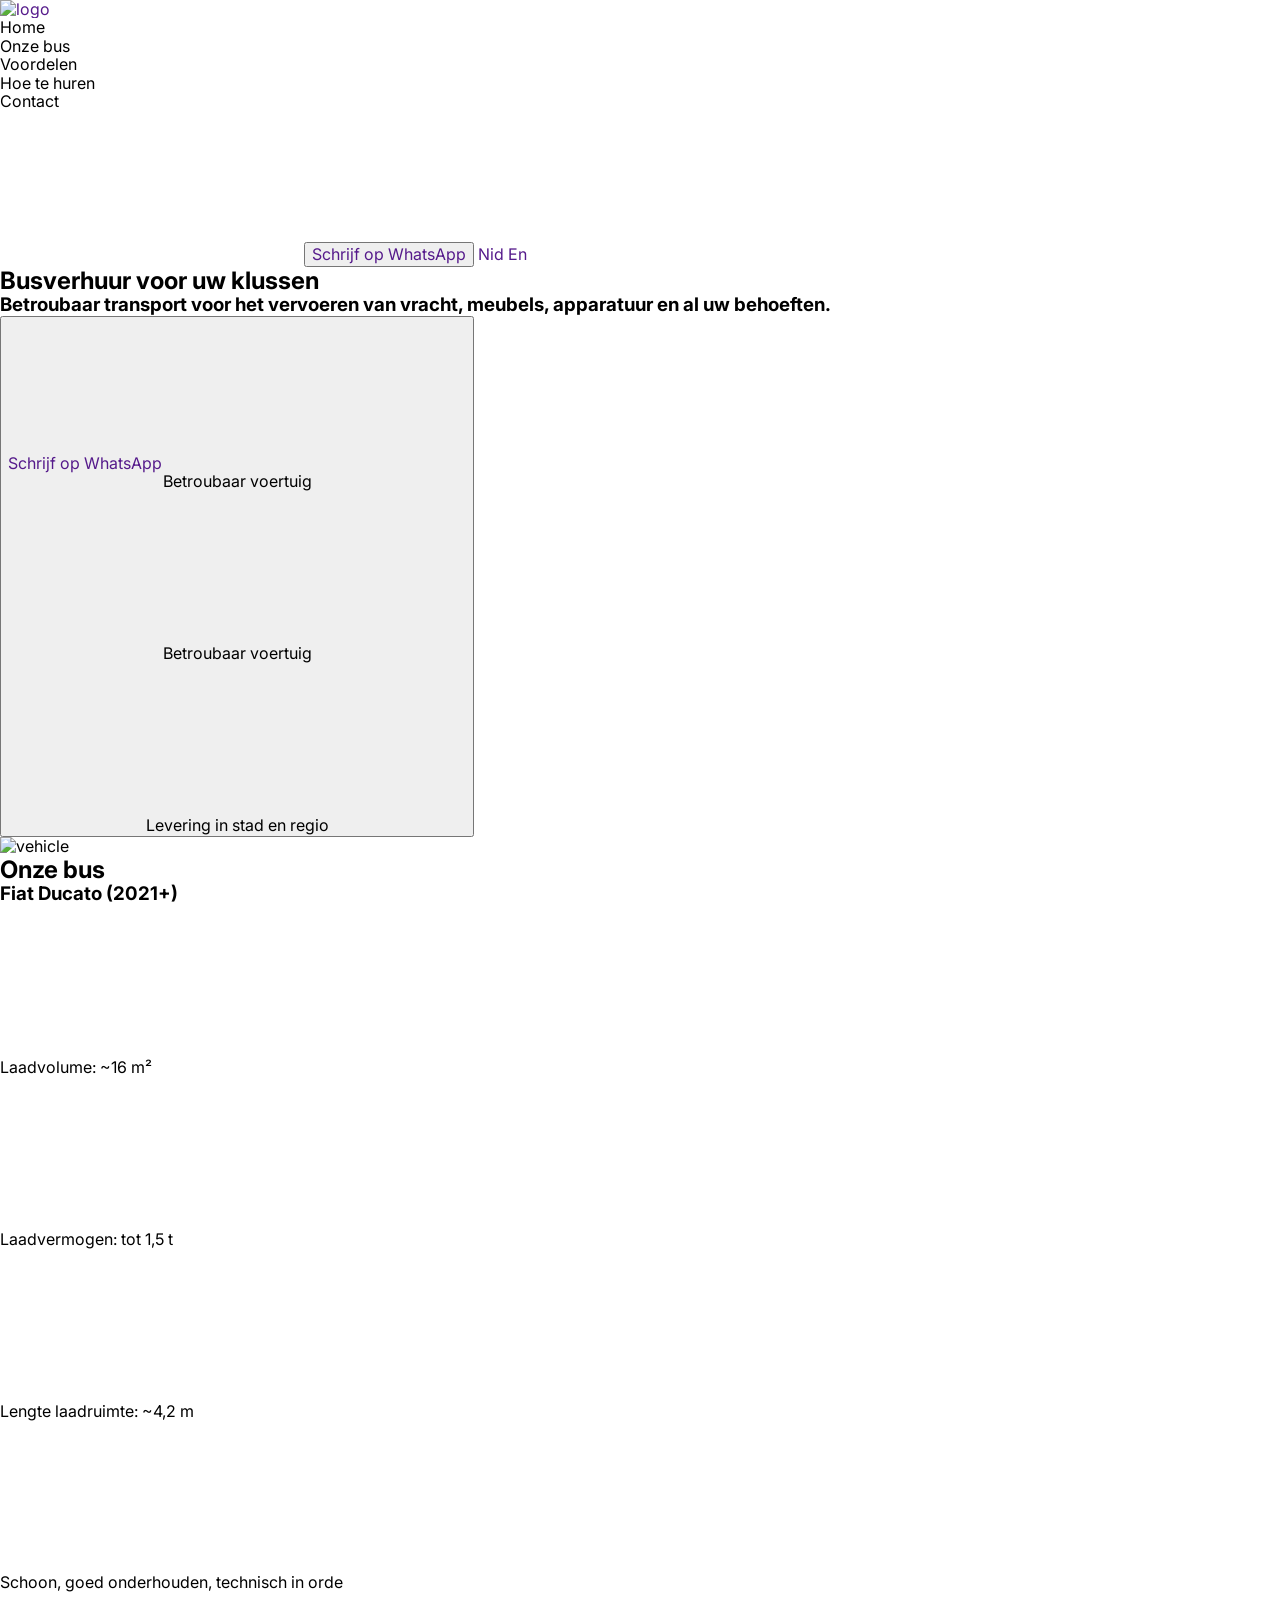
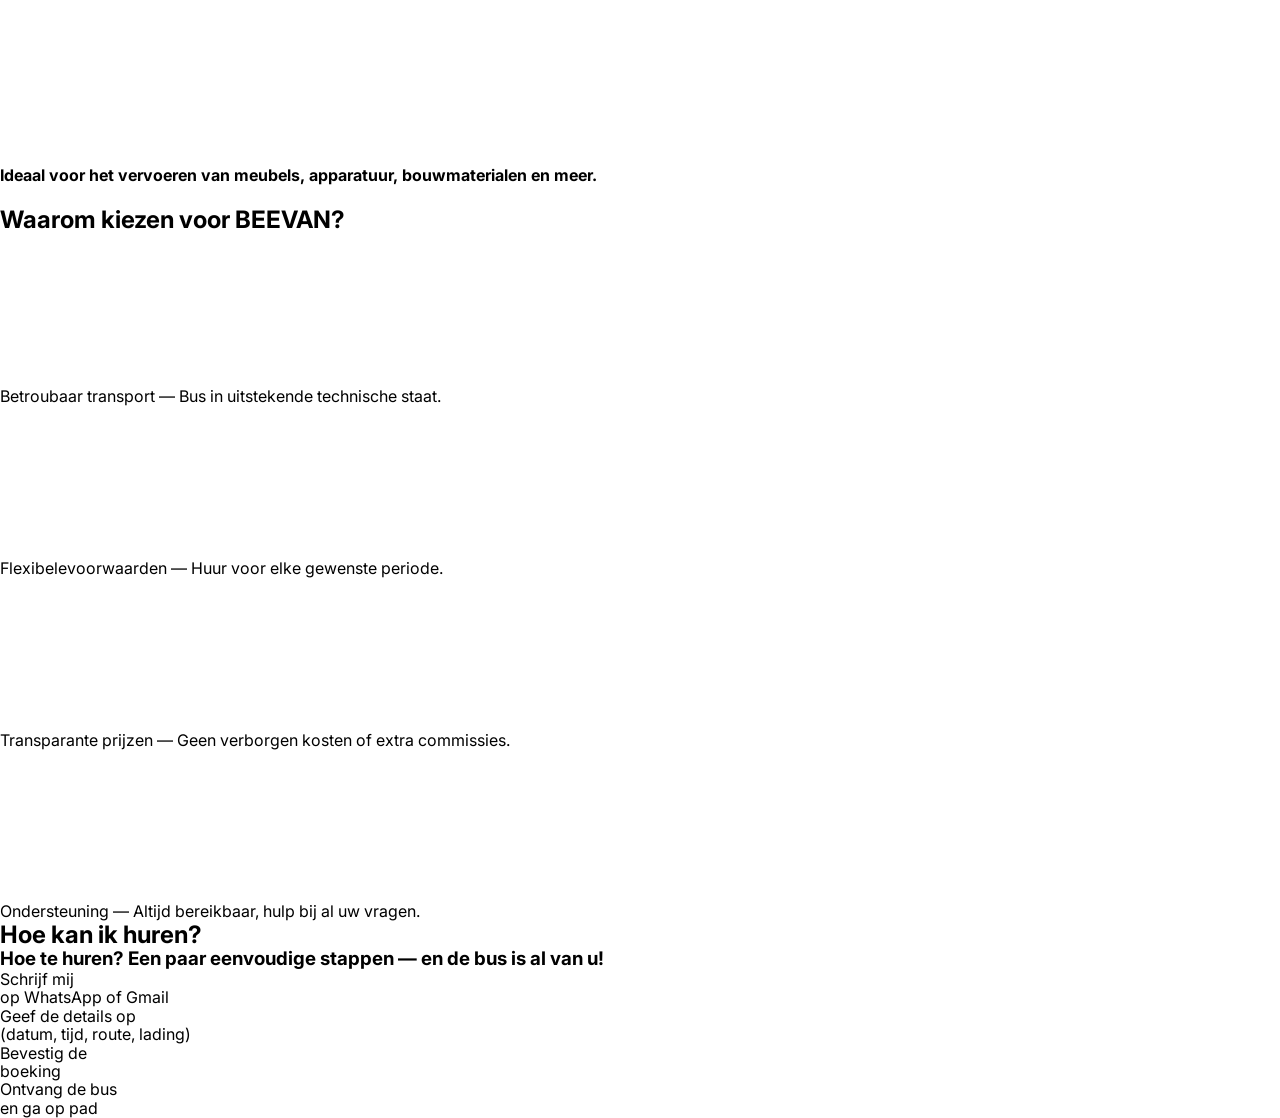
==== index.html @ 958124c7 "1" ====
<!DOCTYPE html>
<html lang="en">

<head>
    <meta charset="UTF-8">
    <meta name="viewport" content="width=device-width, initial-scale=1.0">
    <title>BEEVAN</title>
    <link rel="preconnect" href="https://fonts.googleapis.com">
    <link rel="preconnect" href="https://fonts.gstatic.com" crossorigin>
    <link
        href="https://fonts.googleapis.com/css2?family=Inter:ital,opsz,wght@0,14..32,100..900;1,14..32,100..900&display=swap"
        rel="stylesheet">
    <link rel="stylesheet" href="https://cdnjs.cloudflare.com/ajax/libs/modern-normalize/3.0.1/modern-normalize.min.css"
        integrity="sha512-q6WgHqiHlKyOqslT/lgBgodhd03Wp4BEqKeW6nNtlOY4quzyG3VoQKFrieaCeSnuVseNKRGpGeDU3qPmabCANg=="
        crossorigin="anonymous" referrerpolicy="no-referrer">
    <link rel="stylesheet" href="./style/main.min.css">
</head>

<body>
    <!-- header -->
    <section class="header">
        <a class="header__link" href="">
            <img class="header__logo" src="" alt="logo">
        </a>
        <nav class="header__nav">
            <ul class="header__list">
                <li class="header__item">Home</li>
                <li class="header__item">Onze bus</li>
                <li class="header__item">Voordelen</li>
                <li class="header__item">Hoe te huren</li>
                <li class="header__item">Contact</li>
            </ul>
        </nav>
        <svg class="header__svg">
            <use></use>
        </svg>
        <button type="button" class="header__butn">
            <a class="header__whatsapp" href="">Schrijf op WhatsApp</a>
        </button>
        <a class="header__nid" href="">Nid</a>
        <a class="header__eng" href="">En</a>
    </section>
    <!-- hero -->
    <section class="hero">
        <h2 class="hero__title">Busverhuur voor uw klussen</h2>
        <h3 class="hero__subtitle">Betroubaar transport voor het vervoeren van vracht, meubels, apparatuur en al uw
            behoeften.</h3>
        <button type="button" class="hero__butn">
            <a class="hero__whatsapp" href="">Schrijf op WhatsApp</a>
            <svg class="hero__svg">
                <use></use>
            </svg>
            <p class="hero__text">Betroubaar voertuig</p>
            <svg class="hero__svg">
                <use></use>
            </svg>
            <p class="hero__text">Betroubaar voertuig</p>
            <svg class="hero__svg">
                <use></use>
            </svg>
            <p class="hero__text">Levering in stad en regio</p>
        </button>
    </section>
    <!-- vehicle -->
    <section class="vehicle">
        <img class="vehicle__image" src="" alt="vehicle">
        <h2 class="vehicle__title">Onze bus</h2>
        <h3 class="vehicle__subtitle">Fiat Ducato (2021+)</h3>
        <ul class="vehicle__list">
            <li class="vehicle__item">
                <svg class="vehicle__svg">
                    <use></use>
                </svg>
                <p class="vehicle__text">Laadvolume: ~16 m²</p>
            </li>
            <li class="vehicle__item">
                <svg class="vehicle__svg">
                    <use></use>
                </svg>
                <p class="vehicle__text">Laadvermogen: tot 1,5 t</p>
            </li>
            <li class="vehicle__item">
                <svg class="vehicle__svg">
                    <use></use>
                </svg>
                <p class="vehicle__text">Lengte laadruimte: ~4,2 m</p>
            </li>
            <li class="vehicle__item">
                <svg class="vehicle__svg">
                    <use></use>
                </svg>
                <p class="vehicle__text">Schoon, goed onderhouden, technisch in orde</p>
            </li>
        </ul>
        <h4 class="vehicle__info">
            <svg class="vehicle__svg">
                <use></use>
            </svg>
            <p class="vehicle__subtext">Ideaal voor het vervoeren van meubels, apparatuur, bouwmaterialen en meer.</p>
        </h4>
    </section>
    <!-- benefits -->
    <section class="benefits">
        <h2 class="benefits__title">Waarom kiezen voor BEEVAN?</h2>
        <ul class="benefits__list">
            <li class="benefits__item">
                <svg class="benefits__svg">
                    <use></use>
                </svg>
                <p class="benefits__text">Betroubaar transport — Bus in uitstekende technische staat.</p>
            </li>
            <li class="benefits__item">
                <svg class="benefits__svg">
                    <use></use>
                </svg>
                <p class="benefits__text">Flexibelevoorwaarden — Huur voor elke gewenste periode.</p>
            </li>
            <li class="benefits__item">
                <svg class="benefits__svg">
                    <use></use>
                </svg>
                <p class="benefits__text">Transparante prijzen — Geen verborgen kosten of extra commissies.</p>
            </li>
            <li class="benefits__item">
                <svg class="benefits__svg">
                    <use></use>
                </svg>
                <p class="benefits__text">Ondersteuning  — Altijd bereikbaar, hulp bij al uw vragen.</p>
            </li>
        </ul>
    </section>
    <!-- process -->
    <section class="process">
        <h2 class="process__title">Hoe kan ik huren?</h2>
        <h3 class="process__subtitle">Hoe te huren? Een paar eenvoudige stappen — en de bus is al van u!</h3>
        <ul class="process__list">
            <li class="process__item">
                <p class="process__text">Schrijf mij </p>
                <p class="process__subtext">op WhatsApp of Gmail</p>
            </li>
            <li class="process__item">
                <p class="process__text">Geef de details op</p>
                <p class="process__subtext">(datum, tijd, route, lading)</p>
            </li>
            <li class="process__item">
                <p class="process__text">Bevestig de</p>
                <p class="process__subtext">boeking</p>
            </li>
            <li class="process__item">
                <p class="process__text">Ontvang de bus </p>
                <p class="process__subtext">en ga op pad</p>
            </li>
        </ul>
    </section>
    <!-- contact -->
    <section class="contact">

    </section>
    <!-- footer -->
    <section class="footer"></section>
</body>

</html>
---- style/main.min.css ----
.container{max-width:1200px;margin-left:auto;margin-right:auto;padding-left:15px;padding-right:15px}@media screen and (min-width: 480px){.container{width:480px}}@media screen and (min-width: 768px){.container{width:768px}}@media screen and (min-width: 1200px){.container{width:1200px}}body{font-family:"Inter"}h1,h2,h3,p{margin:0}ul{list-style:none;padding:0;margin:0}a{text-decoration:none}img{display:block;width:100%;height:auto;max-width:100%}/*# sourceMappingURL=main.min.css.map */
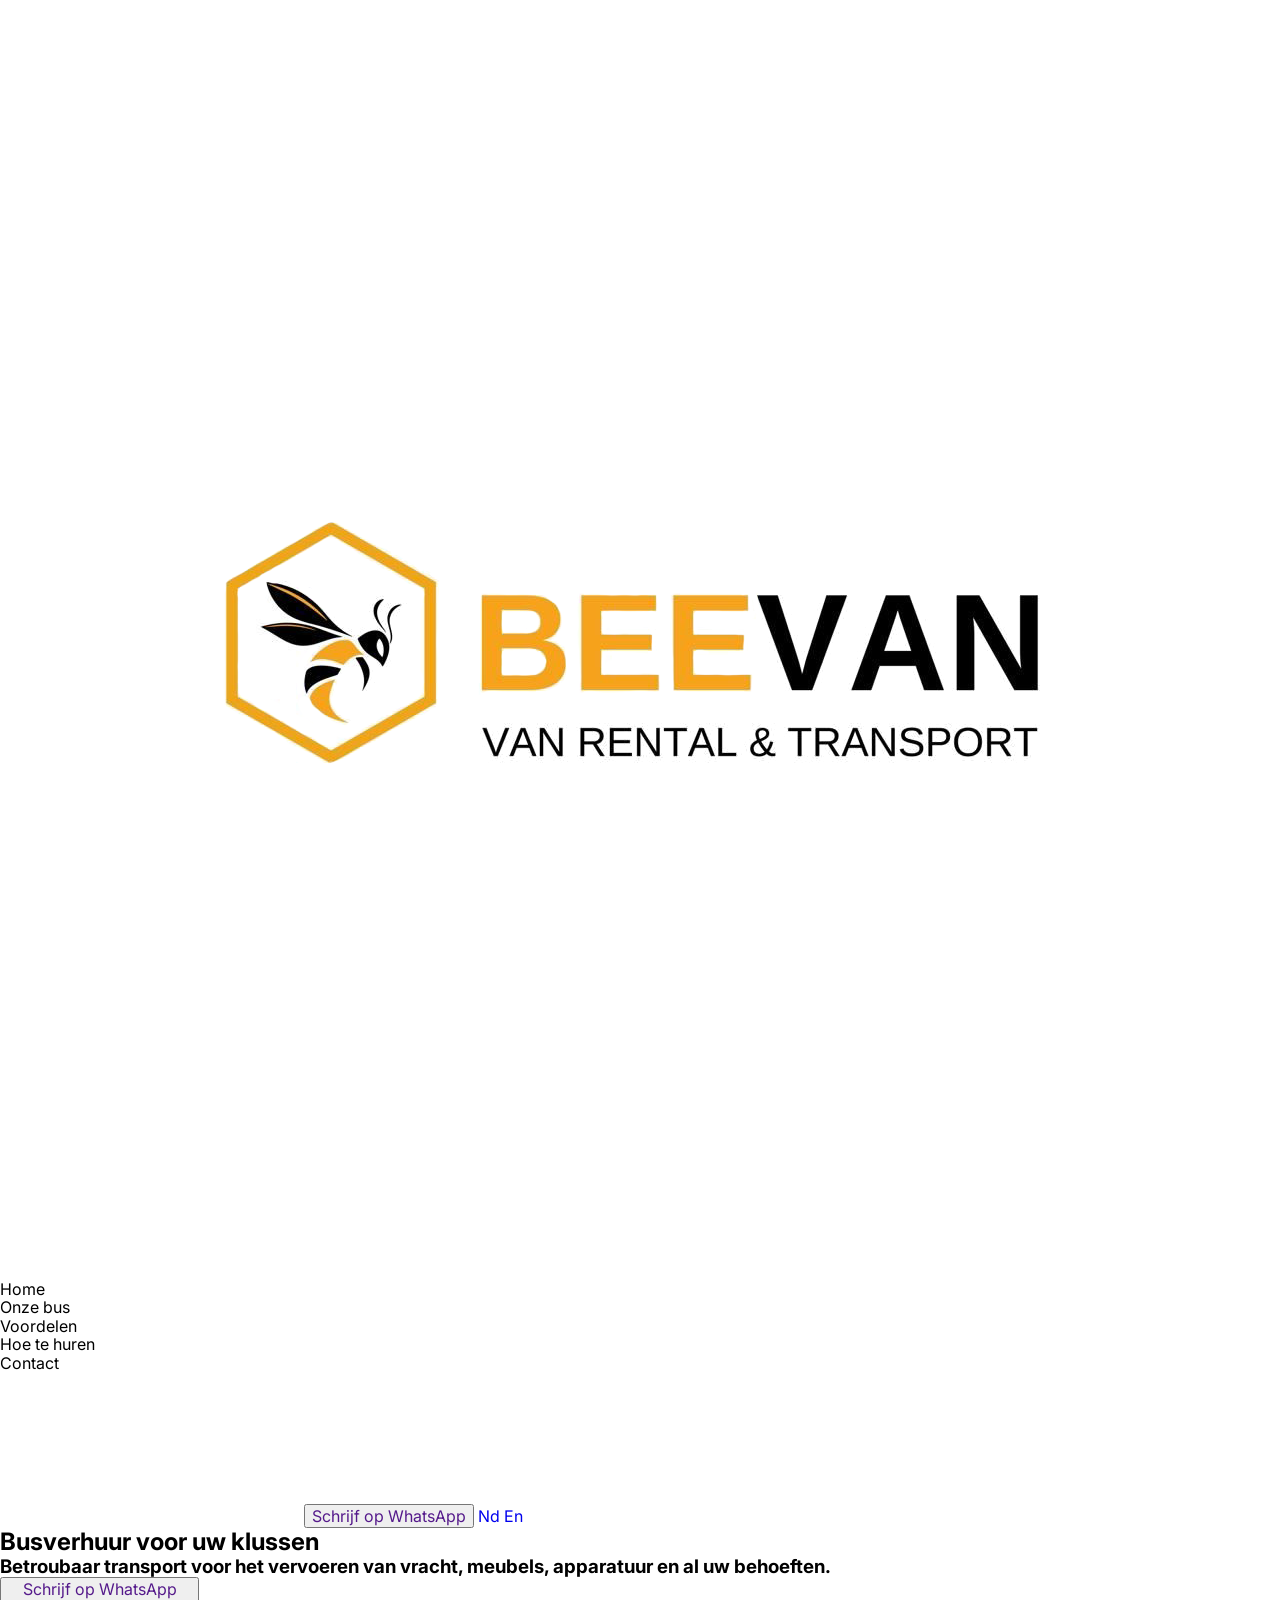
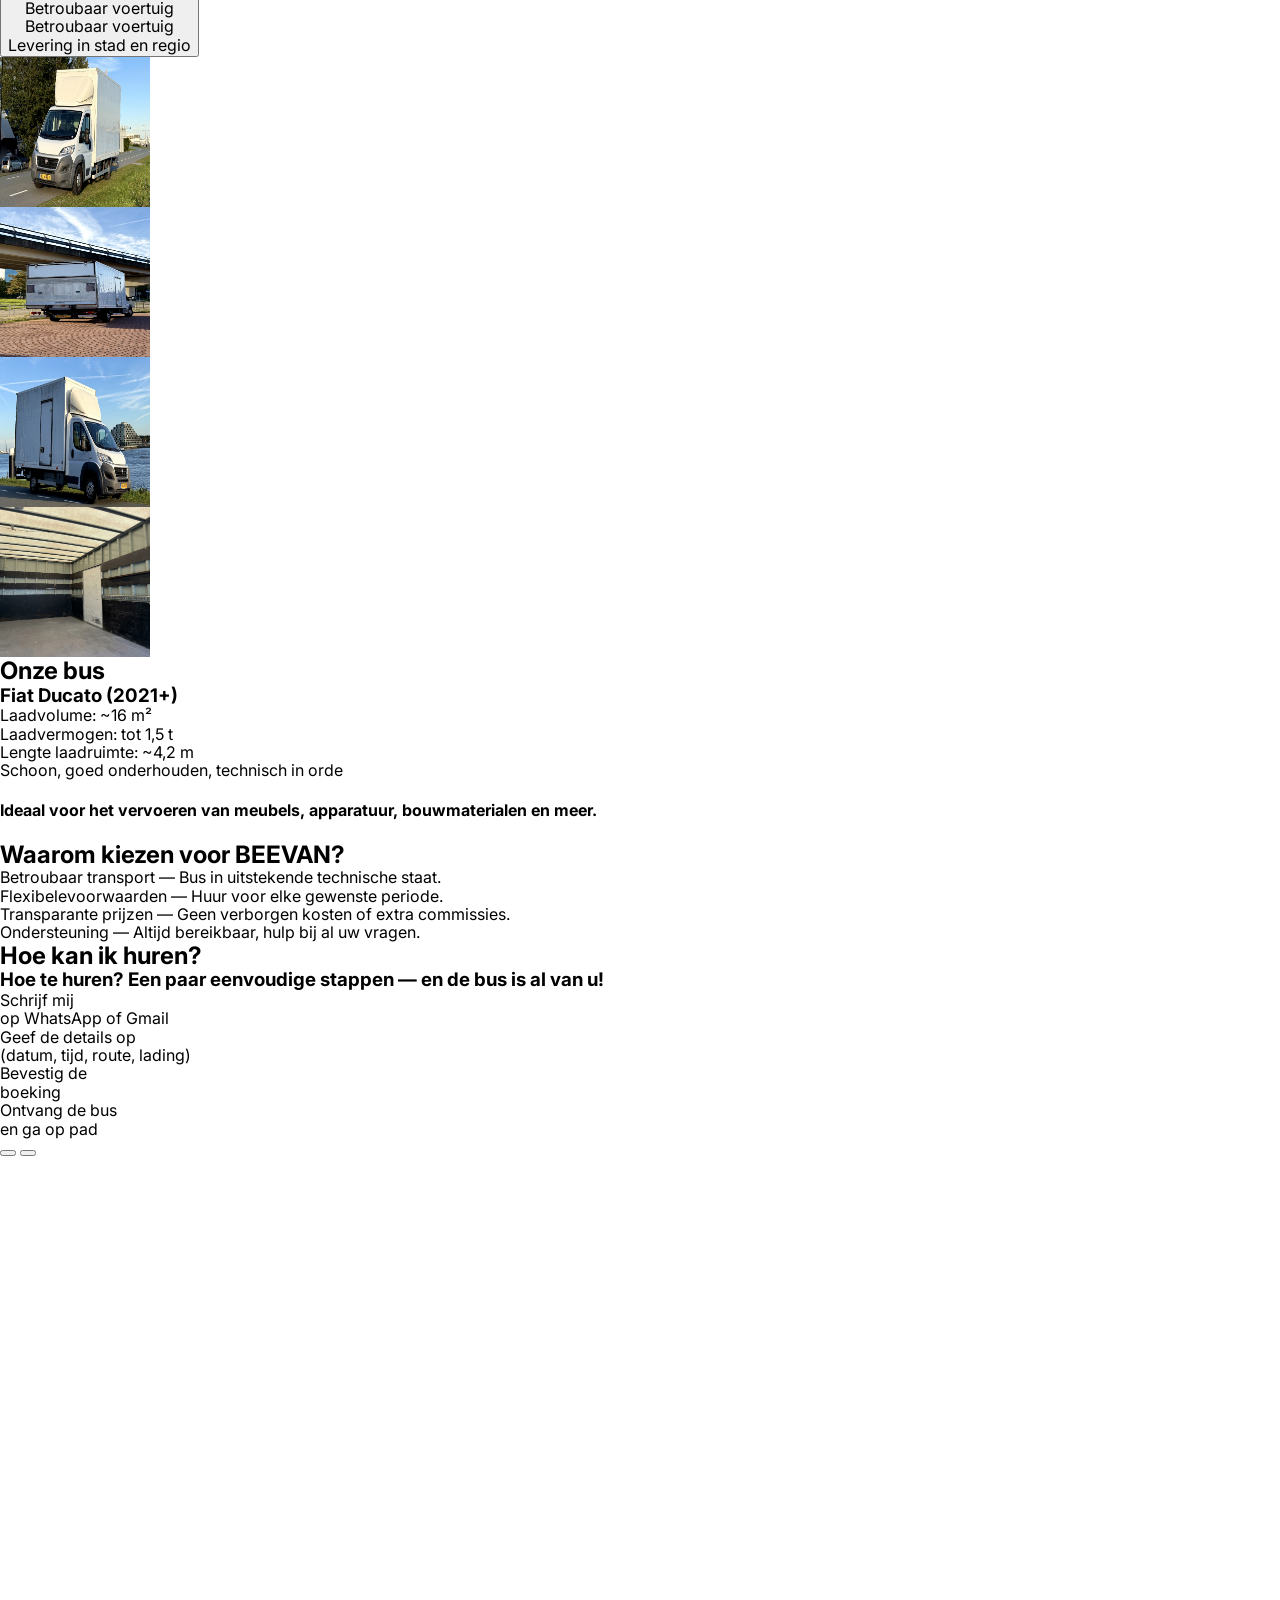
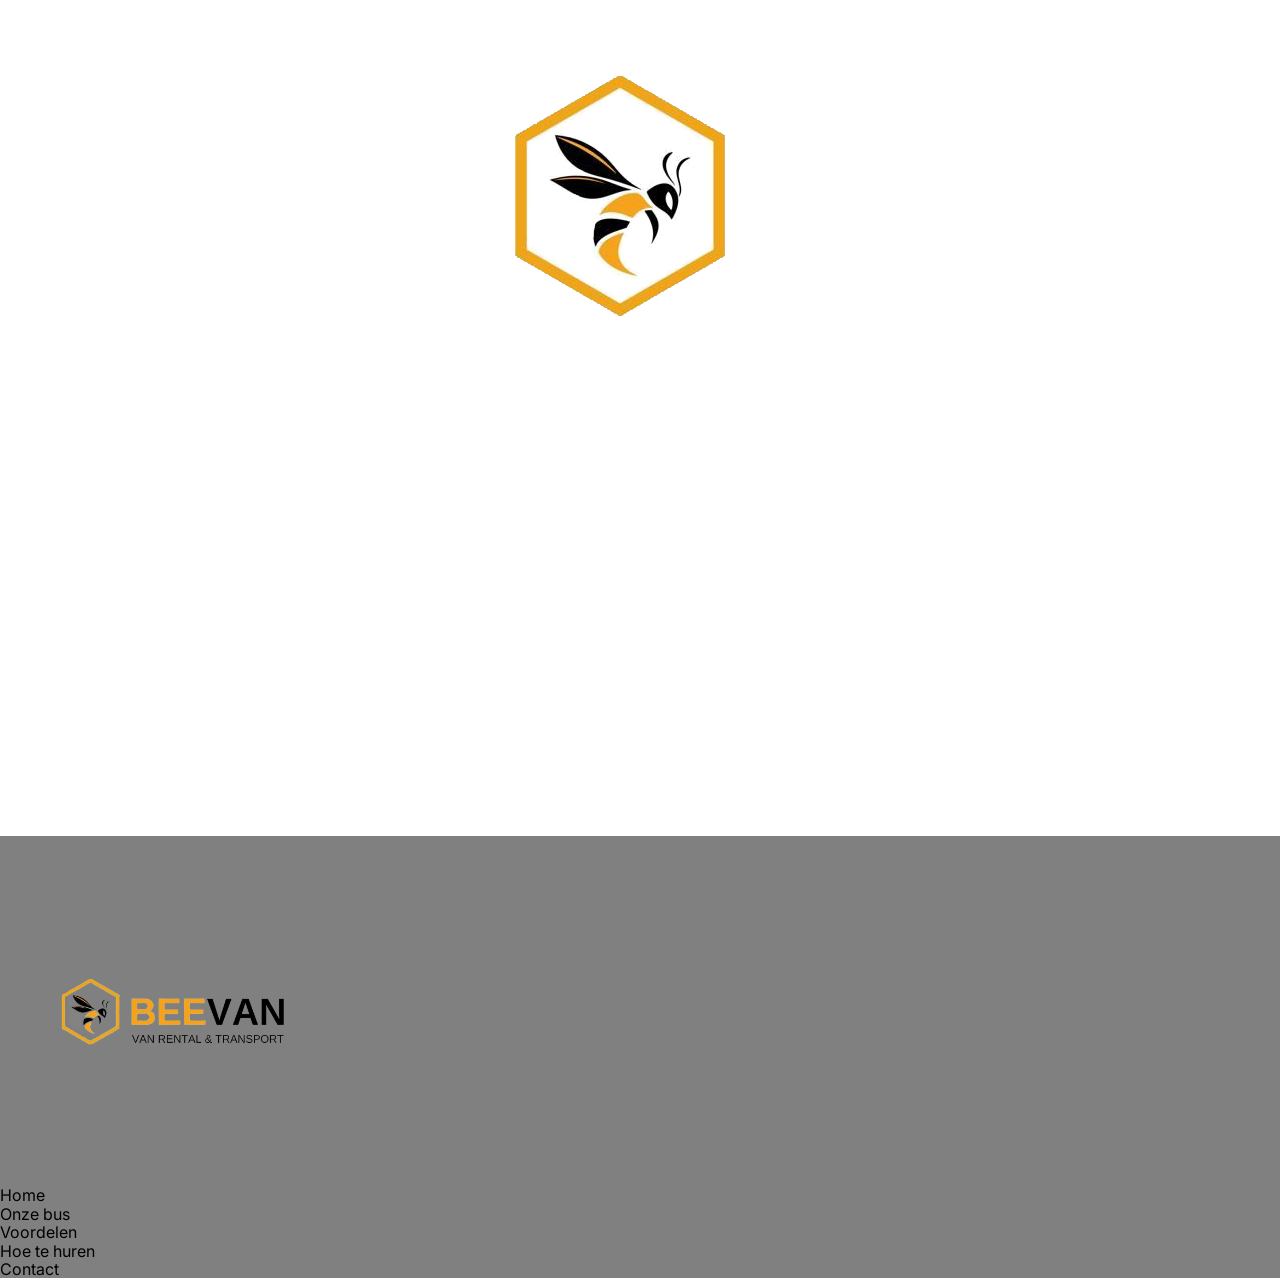
==== commit c0eed598: "update" ====
--- a/index.html
+++ b/index.html
@@ -20,7 +20,7 @@
     <!-- header -->
     <section class="header">
         <a class="header__link" href="">
-            <img class="header__logo" src="" alt="logo">
+            <img class="header__logo" src="./images/desktop/1update.png" alt="logo">
         </a>
         <nav class="header__nav">
             <ul class="header__list">
@@ -37,8 +37,8 @@
         <button type="button" class="header__butn">
             <a class="header__whatsapp" href="">Schrijf op WhatsApp</a>
         </button>
-        <a class="header__nid" href="">Nid</a>
-        <a class="header__eng" href="">En</a>
+        <a class="header__nid" href="./index.html">Nd</a>
+        <a class="header__eng" href="./england.html">En</a>
     </section>
     <!-- hero -->
     <section class="hero">
@@ -47,55 +47,68 @@
             behoeften.</h3>
         <button type="button" class="hero__butn">
             <a class="hero__whatsapp" href="">Schrijf op WhatsApp</a>
-            <svg class="hero__svg">
-                <use></use>
-            </svg>
+            <!-- <svg class="hero__svg">
+                <use></use>
+            </svg> -->
             <p class="hero__text">Betroubaar voertuig</p>
-            <svg class="hero__svg">
-                <use></use>
-            </svg>
+            <!-- <svg class="hero__svg">
+                <use></use>
+            </svg> -->
             <p class="hero__text">Betroubaar voertuig</p>
-            <svg class="hero__svg">
-                <use></use>
-            </svg>
+            <!-- <svg class="hero__svg">
+                <use></use>
+            </svg> -->
             <p class="hero__text">Levering in stad en regio</p>
         </button>
     </section>
     <!-- vehicle -->
     <section class="vehicle">
-        <img class="vehicle__image" src="" alt="vehicle">
+        <ul class="vehicle__list">
+            <li class="vehicle__item">
+                <img class="vehicle__image" src="./images/desktop/vehicle1.png" alt="vehicle">
+            </li>
+            <li lass="vehicle__item">
+                <img class="vehicle__image" src="./images/desktop/vehicle2.png" alt="vehicle">
+            </li>
+            <li lass="vehicle__item">
+                <img class="vehicle__image" src="./images/desktop/vehicle3.png" alt="vehicle">
+            </li>
+            <li lass="vehicle__item">
+                <img class="vehicle__image" src="./images/desktop/vehicle4.png" alt="vehicle">
+            </li>
+        </ul>
         <h2 class="vehicle__title">Onze bus</h2>
         <h3 class="vehicle__subtitle">Fiat Ducato (2021+)</h3>
-        <ul class="vehicle__list">
-            <li class="vehicle__item">
-                <svg class="vehicle__svg">
-                    <use></use>
-                </svg>
+        <ul class="vehicle__list_svg">
+            <li class="vehicle__item_svg">
+                <!-- <svg class="vehicle__svg">
+                    <use></use>
+                </svg> -->
                 <p class="vehicle__text">Laadvolume: ~16 m²</p>
             </li>
-            <li class="vehicle__item">
-                <svg class="vehicle__svg">
-                    <use></use>
-                </svg>
+            <li class="vehicle__item_svg">
+                <!-- <svg class="vehicle__svg">
+                    <use></use>
+                </svg> -->
                 <p class="vehicle__text">Laadvermogen: tot 1,5 t</p>
             </li>
-            <li class="vehicle__item">
-                <svg class="vehicle__svg">
-                    <use></use>
-                </svg>
+            <li class="vehicle__item_svg">
+                <!-- <svg class="vehicle__svg">
+                    <use></use>
+                </svg> -->
                 <p class="vehicle__text">Lengte laadruimte: ~4,2 m</p>
             </li>
-            <li class="vehicle__item">
-                <svg class="vehicle__svg">
-                    <use></use>
-                </svg>
+            <li class="vehicle__item_svg">
+                <!-- <svg class="vehicle__svg">
+                    <use></use>
+                </svg> -->
                 <p class="vehicle__text">Schoon, goed onderhouden, technisch in orde</p>
             </li>
         </ul>
         <h4 class="vehicle__info">
-            <svg class="vehicle__svg">
-                <use></use>
-            </svg>
+            <!-- <svg class="vehicle__svg">
+                <use></use>
+            </svg> -->
             <p class="vehicle__subtext">Ideaal voor het vervoeren van meubels, apparatuur, bouwmaterialen en meer.</p>
         </h4>
     </section>
@@ -104,28 +117,28 @@
         <h2 class="benefits__title">Waarom kiezen voor BEEVAN?</h2>
         <ul class="benefits__list">
             <li class="benefits__item">
-                <svg class="benefits__svg">
-                    <use></use>
-                </svg>
+                <!-- <svg class="benefits__svg">
+                    <use></use>
+                </svg> -->
                 <p class="benefits__text">Betroubaar transport — Bus in uitstekende technische staat.</p>
             </li>
             <li class="benefits__item">
-                <svg class="benefits__svg">
-                    <use></use>
-                </svg>
+                <!-- <svg class="benefits__svg">
+                    <use></use>
+                </svg> -->
                 <p class="benefits__text">Flexibelevoorwaarden — Huur voor elke gewenste periode.</p>
             </li>
             <li class="benefits__item">
-                <svg class="benefits__svg">
-                    <use></use>
-                </svg>
+                <!-- <svg class="benefits__svg">
+                    <use></use>
+                </svg> -->
                 <p class="benefits__text">Transparante prijzen — Geen verborgen kosten of extra commissies.</p>
             </li>
             <li class="benefits__item">
-                <svg class="benefits__svg">
-                    <use></use>
-                </svg>
-                <p class="benefits__text">Ondersteuning  — Altijd bereikbaar, hulp bij al uw vragen.</p>
+                <!-- <svg class="benefits__svg">
+                    <use></use>
+                </svg> -->
+                <p class="benefits__text">Ondersteuning — Altijd bereikbaar, hulp bij al uw vragen.</p>
             </li>
         </ul>
     </section>
@@ -154,10 +167,38 @@
     </section>
     <!-- contact -->
     <section class="contact">
-
+        <p class="contact__text"></p>
+        <h2 class="contact__title"></h2>
+        <p class="contact__subtext"></p>
+        <button class="contact__whatsapp"></button>
+        <button class="contact__gmail"></button>
+        <img class="contact__logo" src="./images/desktop/2.png" alt="logo">
     </section>
     <!-- footer -->
-    <section class="footer"></section>
+    <section class="footer">
+        <img class="footer__logo" src="./images/desktop/1update.png" alt="">
+        <nav class="footer__nav">
+            <ul class="footer__list">
+                <li class="footer__item">Home</li>
+                <li class="footer__item">Onze bus</li>
+                <li class="footer__item">Voordelen</li>
+                <li class="footer__item">Hoe te huren</li>
+                <li class="footer__item">Contact</li>
+            </ul>
+        </nav>
+        <ul class="footer__lists">
+            <li class="footer_items">
+                <!-- <svg class="footer__whatsapp">
+                    <use></use>
+                </svg> -->
+            </li>
+            <li class="footer__items">
+                <!-- <svg class="footer__gmail">
+                    <use></use>
+                </svg> -->
+            </li>
+        </ul>
+    </section>
 </body>
 
 </html>
--- a/style/main.min.css
+++ b/style/main.min.css
@@ -1 +1 @@
-.container{max-width:1200px;margin-left:auto;margin-right:auto;padding-left:15px;padding-right:15px}@media screen and (min-width: 480px){.container{width:480px}}@media screen and (min-width: 768px){.container{width:768px}}@media screen and (min-width: 1200px){.container{width:1200px}}body{font-family:"Inter"}h1,h2,h3,p{margin:0}ul{list-style:none;padding:0;margin:0}a{text-decoration:none}img{display:block;width:100%;height:auto;max-width:100%}/*# sourceMappingURL=main.min.css.map */+.container{max-width:1200px;margin-left:auto;margin-right:auto;padding-left:15px;padding-right:15px}@media screen and (min-width: 480px){.container{width:480px}}@media screen and (min-width: 768px){.container{width:768px}}@media screen and (min-width: 1200px){.container{width:1200px}}body{font-family:"Inter"}h1,h2,h3,p{margin:0}ul{list-style:none;padding:0;margin:0}a{text-decoration:none}img{display:block;width:100%;height:auto;max-width:100%}.vehicle__image{width:150px;height:150px}.footer{background-color:gray}.footer__logo{width:350px}/*# sourceMappingURL=main.min.css.map */
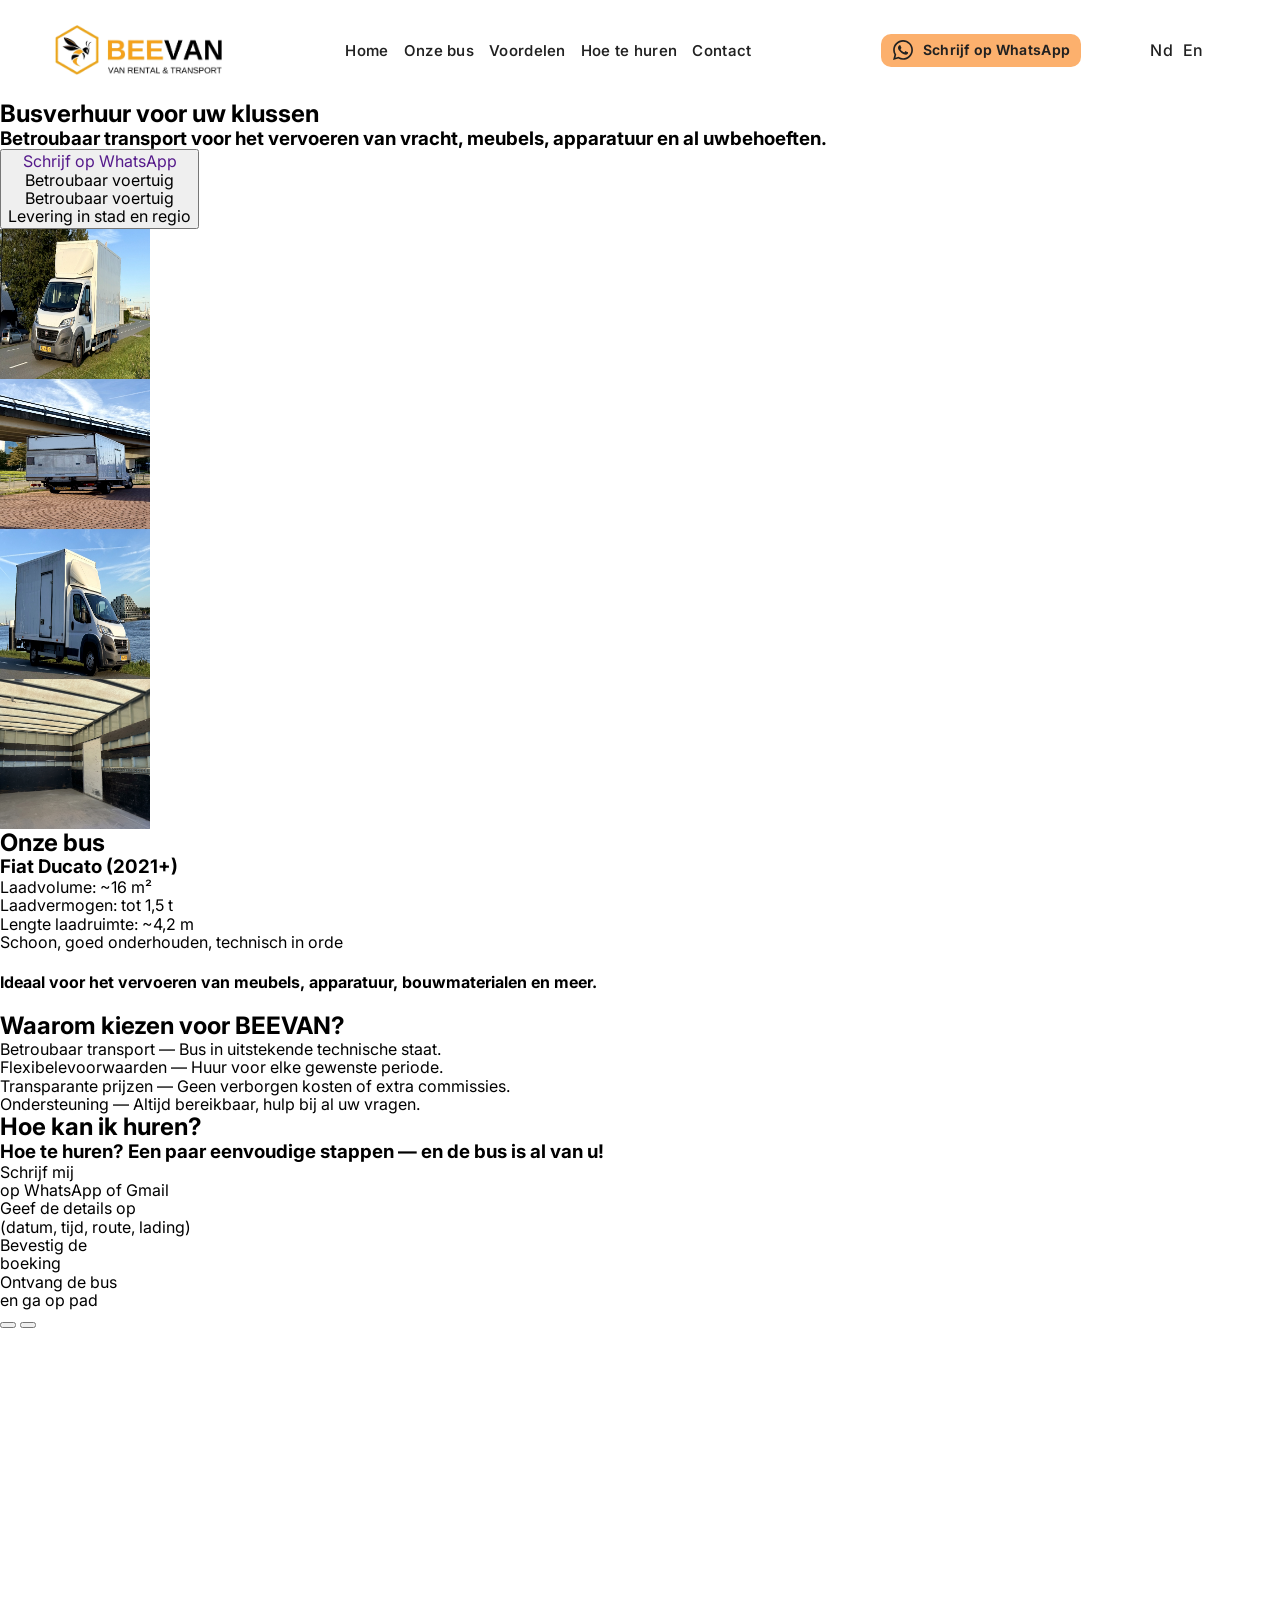
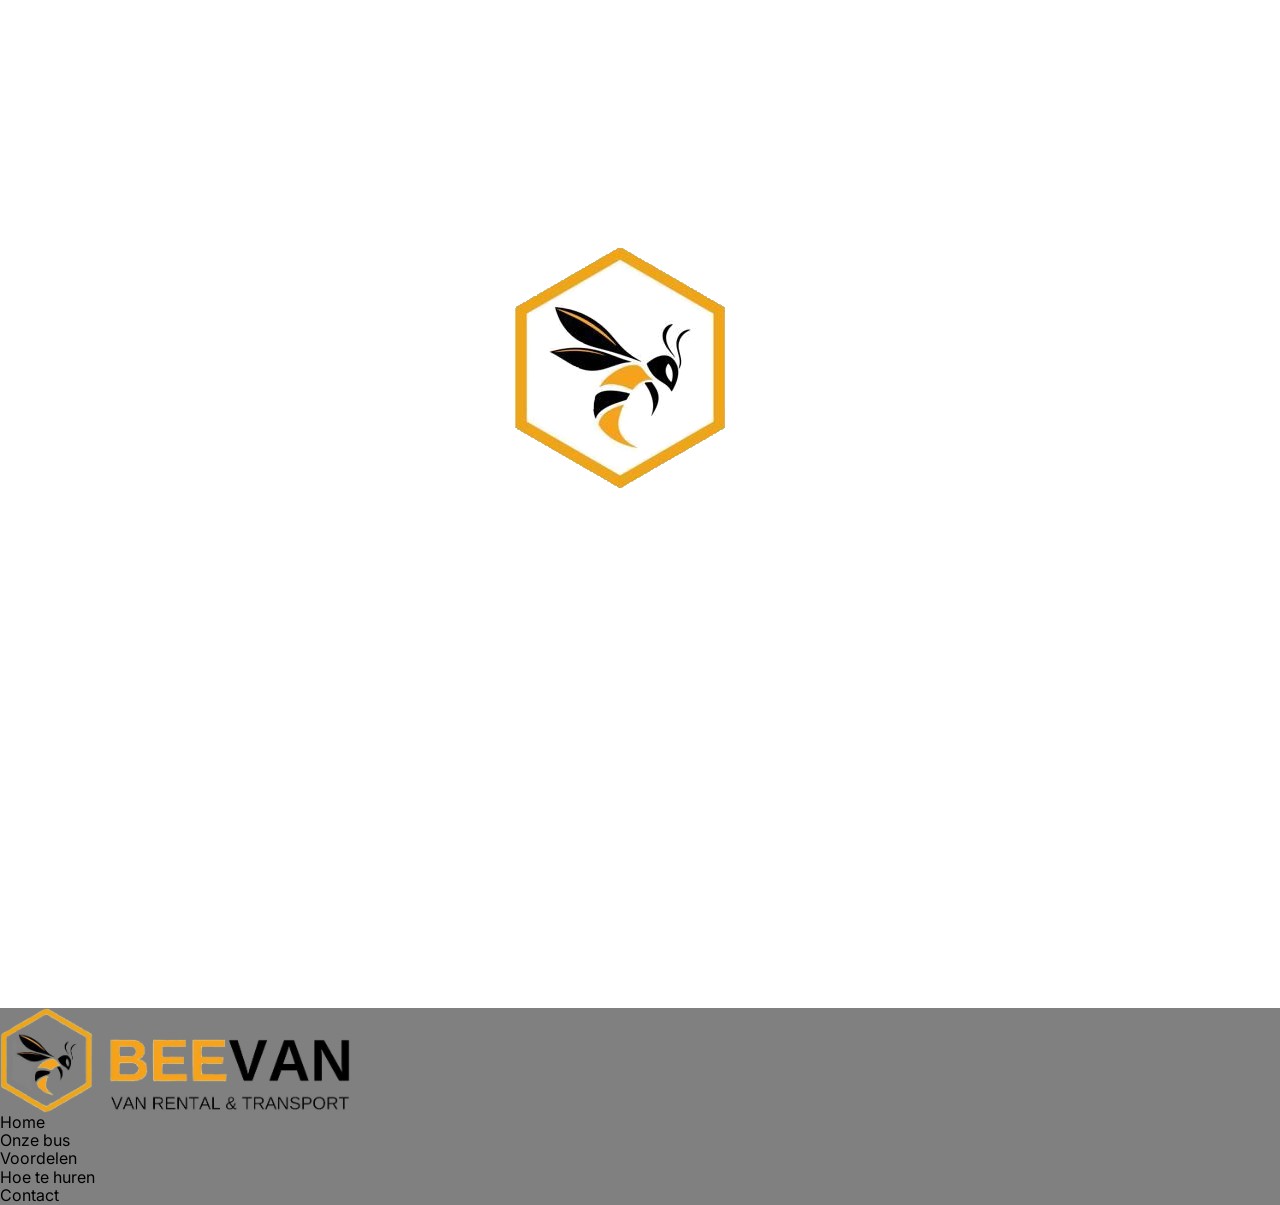
==== commit 4920b6b6: "header" ====
--- a/index.html
+++ b/index.html
@@ -19,32 +19,60 @@
 <body>
     <!-- header -->
     <section class="header">
-        <a class="header__link" href="">
-            <img class="header__logo" src="./images/desktop/1update.png" alt="logo">
-        </a>
-        <nav class="header__nav">
-            <ul class="header__list">
-                <li class="header__item">Home</li>
-                <li class="header__item">Onze bus</li>
-                <li class="header__item">Voordelen</li>
-                <li class="header__item">Hoe te huren</li>
-                <li class="header__item">Contact</li>
-            </ul>
-        </nav>
-        <svg class="header__svg">
-            <use></use>
-        </svg>
-        <button type="button" class="header__butn">
-            <a class="header__whatsapp" href="">Schrijf op WhatsApp</a>
-        </button>
-        <a class="header__nid" href="./index.html">Nd</a>
-        <a class="header__eng" href="./england.html">En</a>
+        <div class="container">
+            <div class="header__box">
+                <a class="header__link" href="">
+                    <img class="header__logo" src="./images/desktop/1update.png" alt="logo">
+                </a>
+                <div class="header__tablet">
+                    <nav class="header__nav">
+                        <ul class="header__list">
+                            <li class="header__item">
+                                <a class="header__links" href="">Home</a>
+                            </li>
+                            <li class="header__item">
+                                <a class="header__links" href="">Onze bus</a>
+                            </li>
+                            <li class="header__item">
+                                <a class="header__links" href="">Voordelen</a>
+                            </li>
+                            <li class="header__item">
+                                <a class="header__links" href="">Hoe te huren</a>
+                            </li>
+                            <li class="header__item">
+                                <a class="header__links" href="">Contact</a>
+                            </li>
+                        </ul>
+                    </nav>
+                    <div class="header__boxing">
+                           
+                        <button type="button" class="header__button"> 
+                             <svg class="header__svg-whatsapp">
+                                <use href="./images/symbol-defs.svg#icon-whatsapp"></use>
+                            </svg>
+                            <a class="header__whatsapp" href="">Schrijf op WhatsApp</a>
+                        </button>
+                        <ul class="header__listing">
+                            <li class="header__items">
+                                <a class="header__nid" href="./index.html">Nd</a>
+                            </li>
+                            <li class="header__items">
+                                <a class="header__eng" href="./england.html">En</a>
+                            </li>
+                        </ul>
+                    </div>
+                </div>
+                <svg class="header__svg">
+                    <use href="./images/symbol-defs.svg#icon-menu"></use>
+                </svg>
+            </div>
+        </div>
     </section>
     <!-- hero -->
     <section class="hero">
         <h2 class="hero__title">Busverhuur voor uw klussen</h2>
-        <h3 class="hero__subtitle">Betroubaar transport voor het vervoeren van vracht, meubels, apparatuur en al uw
-            behoeften.</h3>
+        <h3 class="hero__subtitle">Betroubaar transport voor het vervoeren van vracht, meubels, apparatuur en al
+            uwbehoeften.</h3>
         <button type="button" class="hero__butn">
             <a class="hero__whatsapp" href="">Schrijf op WhatsApp</a>
             <!-- <svg class="hero__svg">
--- a/style/main.min.css
+++ b/style/main.min.css
@@ -1 +1 @@
-.container{max-width:1200px;margin-left:auto;margin-right:auto;padding-left:15px;padding-right:15px}@media screen and (min-width: 480px){.container{width:480px}}@media screen and (min-width: 768px){.container{width:768px}}@media screen and (min-width: 1200px){.container{width:1200px}}body{font-family:"Inter"}h1,h2,h3,p{margin:0}ul{list-style:none;padding:0;margin:0}a{text-decoration:none}img{display:block;width:100%;height:auto;max-width:100%}.vehicle__image{width:150px;height:150px}.footer{background-color:gray}.footer__logo{width:350px}/*# sourceMappingURL=main.min.css.map */+.container{margin-left:auto;margin-right:auto;padding-left:15px;padding-right:15px}@media screen and (min-width: 480px){.container{width:480px}}@media screen and (min-width: 768px){.container{width:768px}}@media screen and (min-width: 1200px){.container{width:1200px}}body{font-family:"Inter"}h1,h2,h3,p{margin:0}ul{list-style:none;padding:0;margin:0}a{text-decoration:none}img{display:block;width:100%;height:auto;max-width:100%}.header{padding:10px 0}@media screen and (min-width: 768px){.header{padding:21px 0}}@media screen and (min-width: 1200px){.header{padding:25px 0}}.header__box{display:flex;align-items:center}@media screen and (min-width: 1200px){.header__box{justify-content:none;align-items:none}}.header__logo{width:auto;height:50px;margin-right:400px}@media screen and (min-width: 768px){.header__logo{width:auto;height:50px;margin-right:600px}}@media screen and (min-width: 1200px){.header__logo{height:50px;margin-right:123px}}.header__tablet{display:none}@media screen and (min-width: 1200px){.header__tablet{display:contents}}.header__nav{display:flex;justify-content:center;align-items:center;margin-right:130px}.header__links{font-weight:550;font-size:15px;letter-spacing:.02em;color:#212121}.header__list{display:flex;justify-content:center;align-items:center;gap:15px}.header__boxing{display:flex;align-items:center;justify-content:center}.header__button{width:200px;height:33px;margin-right:69px;border-radius:10px;background-color:#fcb06d;border:none;display:flex;justify-content:center;align-items:center}.header__whatsapp{font-weight:650;font-size:14px;letter-spacing:.02em;color:#212121}.header__nid{font-weight:500;font-size:16px;letter-spacing:.02em;color:#212121}.header__eng{font-weight:500;font-size:16px;letter-spacing:.02em;color:#212121}.header__listing{display:flex;justify-content:center;align-items:center;gap:10px}.header__svg{width:30px;height:30px}@media screen and (min-width: 1200px){.header__svg{display:contents}}@media screen and (min-width: 768px){.header__svg-whatsapp{display:none}}@media screen and (min-width: 1200px){.header__svg-whatsapp{display:inline-block;width:20px;height:20px;fill:#212121;margin-right:10px}}.vehicle__image{width:150px;height:150px}.footer{background-color:gray}.footer__logo{width:350px}/*# sourceMappingURL=main.min.css.map */
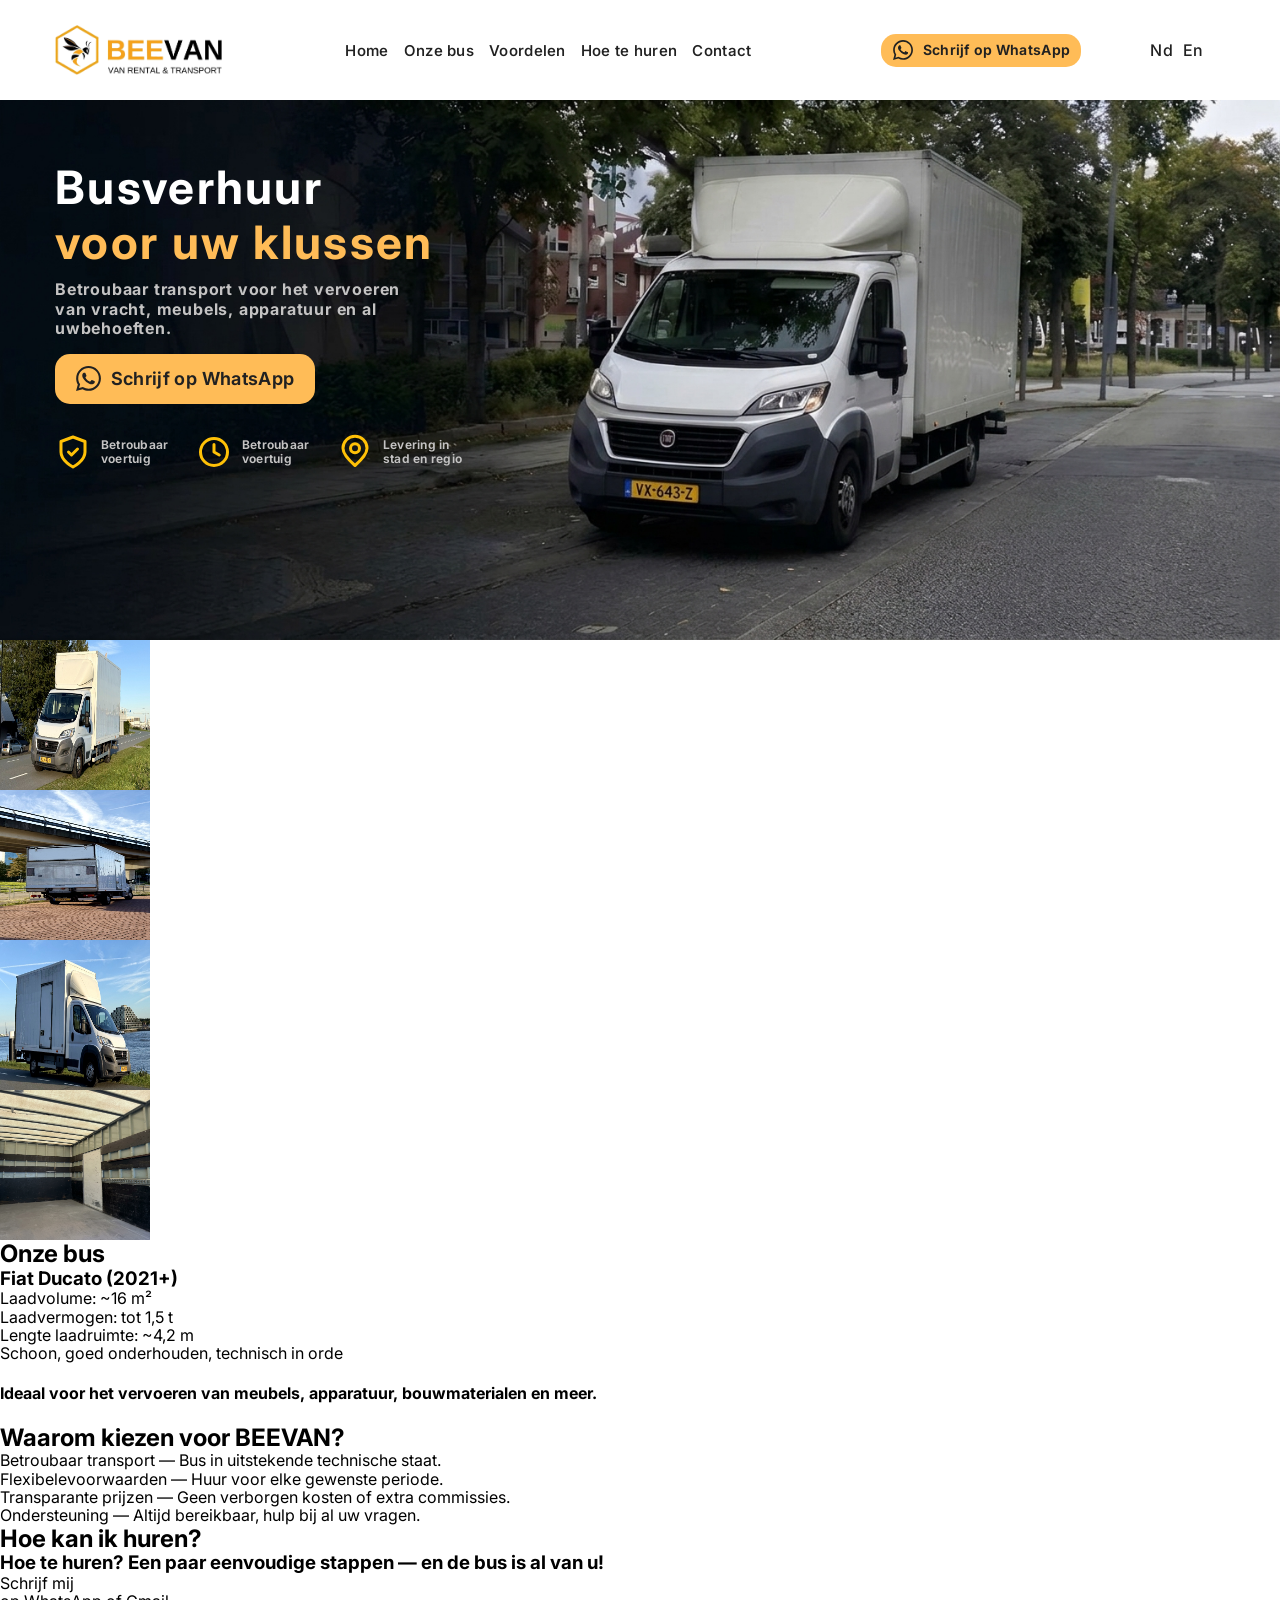
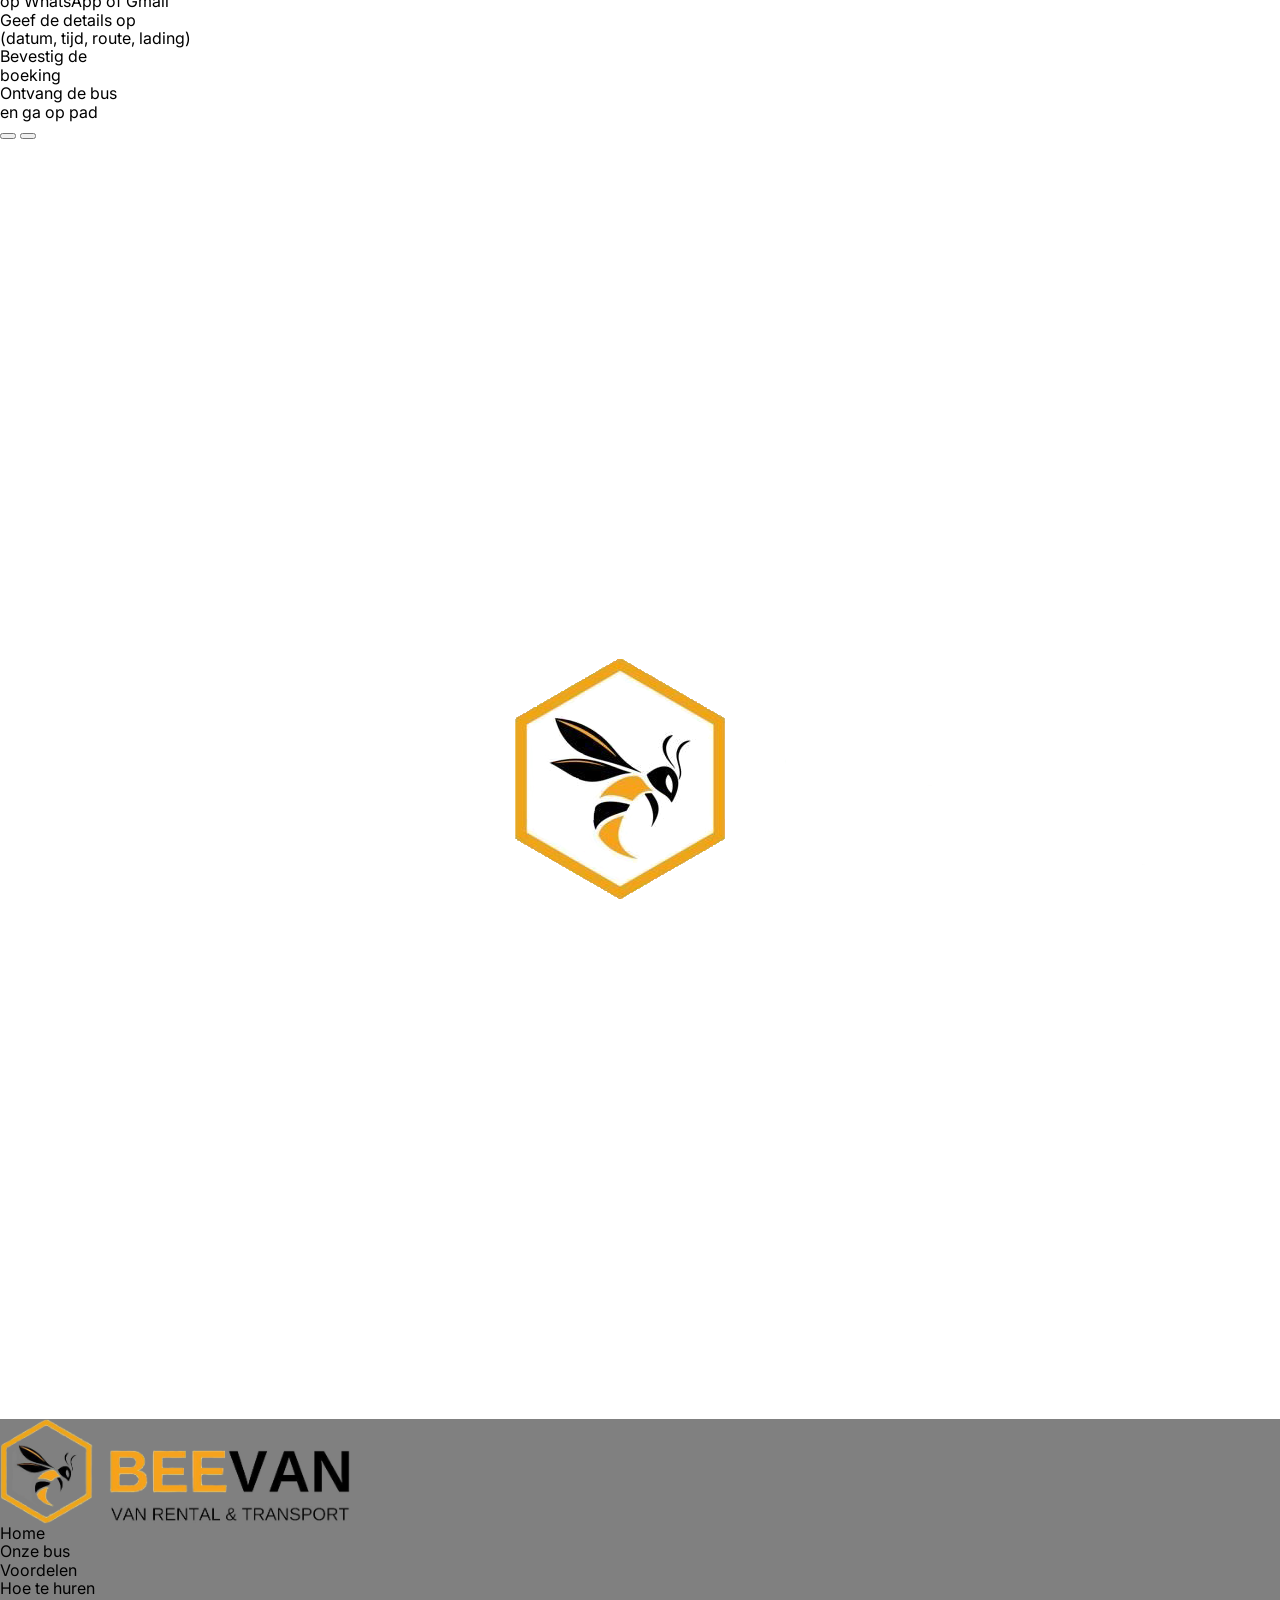
==== commit 4740d171: "hero" ====
--- a/index.html
+++ b/index.html
@@ -45,9 +45,8 @@
                         </ul>
                     </nav>
                     <div class="header__boxing">
-                           
-                        <button type="button" class="header__button"> 
-                             <svg class="header__svg-whatsapp">
+                        <button type="button" class="header__button">
+                            <svg class="header__svg-whatsapp">
                                 <use href="./images/symbol-defs.svg#icon-whatsapp"></use>
                             </svg>
                             <a class="header__whatsapp" href="">Schrijf op WhatsApp</a>
@@ -70,24 +69,38 @@
     </section>
     <!-- hero -->
     <section class="hero">
-        <h2 class="hero__title">Busverhuur voor uw klussen</h2>
-        <h3 class="hero__subtitle">Betroubaar transport voor het vervoeren van vracht, meubels, apparatuur en al
-            uwbehoeften.</h3>
-        <button type="button" class="hero__butn">
-            <a class="hero__whatsapp" href="">Schrijf op WhatsApp</a>
-            <!-- <svg class="hero__svg">
-                <use></use>
-            </svg> -->
-            <p class="hero__text">Betroubaar voertuig</p>
-            <!-- <svg class="hero__svg">
-                <use></use>
-            </svg> -->
-            <p class="hero__text">Betroubaar voertuig</p>
-            <!-- <svg class="hero__svg">
-                <use></use>
-            </svg> -->
-            <p class="hero__text">Levering in stad en regio</p>
-        </button>
+        <div class="container">
+            <h2 class="hero__title">Busverhuur </h2>
+            <h3 class="hero__subtitle">voor uw klussen</h3>
+            <p class="hero__text">Betroubaar transport voor het vervoeren van vracht, meubels, apparatuur en al
+                uwbehoeften.</p>
+            <button type="button" class="hero__butn">
+                <svg class="hero__svg">
+                    <use href="./images/symbol-defs.svg#icon-whatsapp"></use>
+                </svg>
+                <a class="hero__whatsapp" href="">Schrijf op WhatsApp</a>
+            </button>
+            <ul class="hero__list">
+                <li class="hero__item">
+                    <svg class="hero__photo">
+                        <use href="./images/symbol-defs.svg#icon-shiet"></use>
+                    </svg>
+                    <p class="hero__subtext">Betroubaar voertuig</p>
+                </li>
+                <li class="hero__item">
+                    <svg class="hero__photo">
+                        <use href="./images/symbol-defs.svg#icon-godinik"></use>
+                    </svg>
+                    <p class="hero__subtext">Betroubaar voertuig</p>
+                </li>
+                <li class="hero__item">
+                    <svg class="hero__photo">
+                        <use href="./images/symbol-defs.svg#icon-tochka"></use>
+                    </svg>
+                    <p class="hero__subtext">Levering in stad en regio</p>
+                </li>
+            </ul>
+        </div>
     </section>
     <!-- vehicle -->
     <section class="vehicle">
--- a/style/main.min.css
+++ b/style/main.min.css
@@ -1 +1 @@
-.container{margin-left:auto;margin-right:auto;padding-left:15px;padding-right:15px}@media screen and (min-width: 480px){.container{width:480px}}@media screen and (min-width: 768px){.container{width:768px}}@media screen and (min-width: 1200px){.container{width:1200px}}body{font-family:"Inter"}h1,h2,h3,p{margin:0}ul{list-style:none;padding:0;margin:0}a{text-decoration:none}img{display:block;width:100%;height:auto;max-width:100%}.header{padding:10px 0}@media screen and (min-width: 768px){.header{padding:21px 0}}@media screen and (min-width: 1200px){.header{padding:25px 0}}.header__box{display:flex;align-items:center}@media screen and (min-width: 1200px){.header__box{justify-content:none;align-items:none}}.header__logo{width:auto;height:50px;margin-right:400px}@media screen and (min-width: 768px){.header__logo{width:auto;height:50px;margin-right:600px}}@media screen and (min-width: 1200px){.header__logo{height:50px;margin-right:123px}}.header__tablet{display:none}@media screen and (min-width: 1200px){.header__tablet{display:contents}}.header__nav{display:flex;justify-content:center;align-items:center;margin-right:130px}.header__links{font-weight:550;font-size:15px;letter-spacing:.02em;color:#212121}.header__list{display:flex;justify-content:center;align-items:center;gap:15px}.header__boxing{display:flex;align-items:center;justify-content:center}.header__button{width:200px;height:33px;margin-right:69px;border-radius:10px;background-color:#fcb06d;border:none;display:flex;justify-content:center;align-items:center}.header__whatsapp{font-weight:650;font-size:14px;letter-spacing:.02em;color:#212121}.header__nid{font-weight:500;font-size:16px;letter-spacing:.02em;color:#212121}.header__eng{font-weight:500;font-size:16px;letter-spacing:.02em;color:#212121}.header__listing{display:flex;justify-content:center;align-items:center;gap:10px}.header__svg{width:30px;height:30px}@media screen and (min-width: 1200px){.header__svg{display:contents}}@media screen and (min-width: 768px){.header__svg-whatsapp{display:none}}@media screen and (min-width: 1200px){.header__svg-whatsapp{display:inline-block;width:20px;height:20px;fill:#212121;margin-right:10px}}.vehicle__image{width:150px;height:150px}.footer{background-color:gray}.footer__logo{width:350px}/*# sourceMappingURL=main.min.css.map */+.container{margin-left:auto;margin-right:auto;padding-left:15px;padding-right:15px}@media screen and (min-width: 480px){.container{width:480px}}@media screen and (min-width: 768px){.container{width:768px}}@media screen and (min-width: 1200px){.container{width:1200px}}body{font-family:"Inter"}h1,h2,h3,p{margin:0}ul{list-style:none;padding:0;margin:0}a{text-decoration:none}img{display:block;width:100%;height:auto;max-width:100%}.header{padding:10px 0}@media screen and (min-width: 768px){.header{padding:21px 0}}@media screen and (min-width: 1200px){.header{padding:25px 0}}.header__box{display:flex;align-items:center}@media screen and (min-width: 1200px){.header__box{justify-content:none;align-items:none}}.header__logo{width:auto;height:50px;margin-right:400px}@media screen and (min-width: 768px){.header__logo{width:auto;height:50px;margin-right:600px}}@media screen and (min-width: 1200px){.header__logo{height:50px;margin-right:123px}}.header__tablet{display:none}@media screen and (min-width: 1200px){.header__tablet{display:contents}}.header__nav{display:flex;justify-content:center;align-items:center;margin-right:130px}.header__links{font-weight:550;font-size:15px;letter-spacing:.02em;color:#212121}.header__list{display:flex;justify-content:center;align-items:center;gap:15px}.header__boxing{display:flex;align-items:center;justify-content:center}.header__button{width:200px;height:33px;margin-right:69px;border-radius:15px;background-color:#ffbc57;border:none;display:flex;justify-content:center;align-items:center}.header__whatsapp{font-weight:650;font-size:14px;letter-spacing:.02em;color:#212121}.header__nid{font-weight:500;font-size:16px;letter-spacing:.02em;color:#212121}.header__eng{font-weight:500;font-size:16px;letter-spacing:.02em;color:#212121}.header__listing{display:flex;justify-content:center;align-items:center;gap:10px}.header__svg{width:30px;height:30px}@media screen and (min-width: 1200px){.header__svg{display:contents}}@media screen and (min-width: 768px){.header__svg-whatsapp{display:none}}@media screen and (min-width: 1200px){.header__svg-whatsapp{display:inline-block;width:20px;height:20px;fill:#212121;margin-right:10px}}.hero{padding-top:60px;padding-bottom:35px;background-image:url(../images/mobile/car3.jpg);background-repeat:no-repeat;background-size:cover}@media screen and (min-width: 768px){.hero{background-image:url(../images/tablet/car2.jpg)}}@media screen and (min-width: 1200px){.hero{background-position:center right;min-height:60vh;background-image:url(../images/desktop/car1.jpg)}}.hero__title{font-size:46px;font-weight:700;line-height:1.2;letter-spacing:.05em;color:#fff}.hero__subtitle{font-size:46px;font-weight:700;line-height:1.2;letter-spacing:.05em;color:#ffbc57;margin-bottom:10px}.hero__text{font-size:16px;font-weight:700;line-height:1.2;letter-spacing:.05em;color:#c4c3c3;max-width:350px;margin-bottom:16px}.hero__butn{width:260px;height:50px;margin-right:69px;border-radius:15px;background-color:#ffbc57;border:none;display:flex;justify-content:center;align-items:center;margin-bottom:30px}.hero__whatsapp{font-weight:650;font-size:18px;letter-spacing:.02em;color:#212121}.hero__svg{width:25px;height:25px;fill:#212121;margin-right:10px}.hero__photo{width:36px;height:36px;fill:#ffbc57;margin-right:10px}.hero__list{display:flex;justify-content:start;align-items:center;gap:15px}.hero__item{display:flex;justify-content:start;align-items:center}.hero__subtext{font-weight:650;font-size:12px;letter-spacing:.02em;color:#c4c3c3;max-width:80px}.vehicle__image{width:150px;height:150px}.footer{background-color:gray}.footer__logo{width:350px}/*# sourceMappingURL=main.min.css.map */
